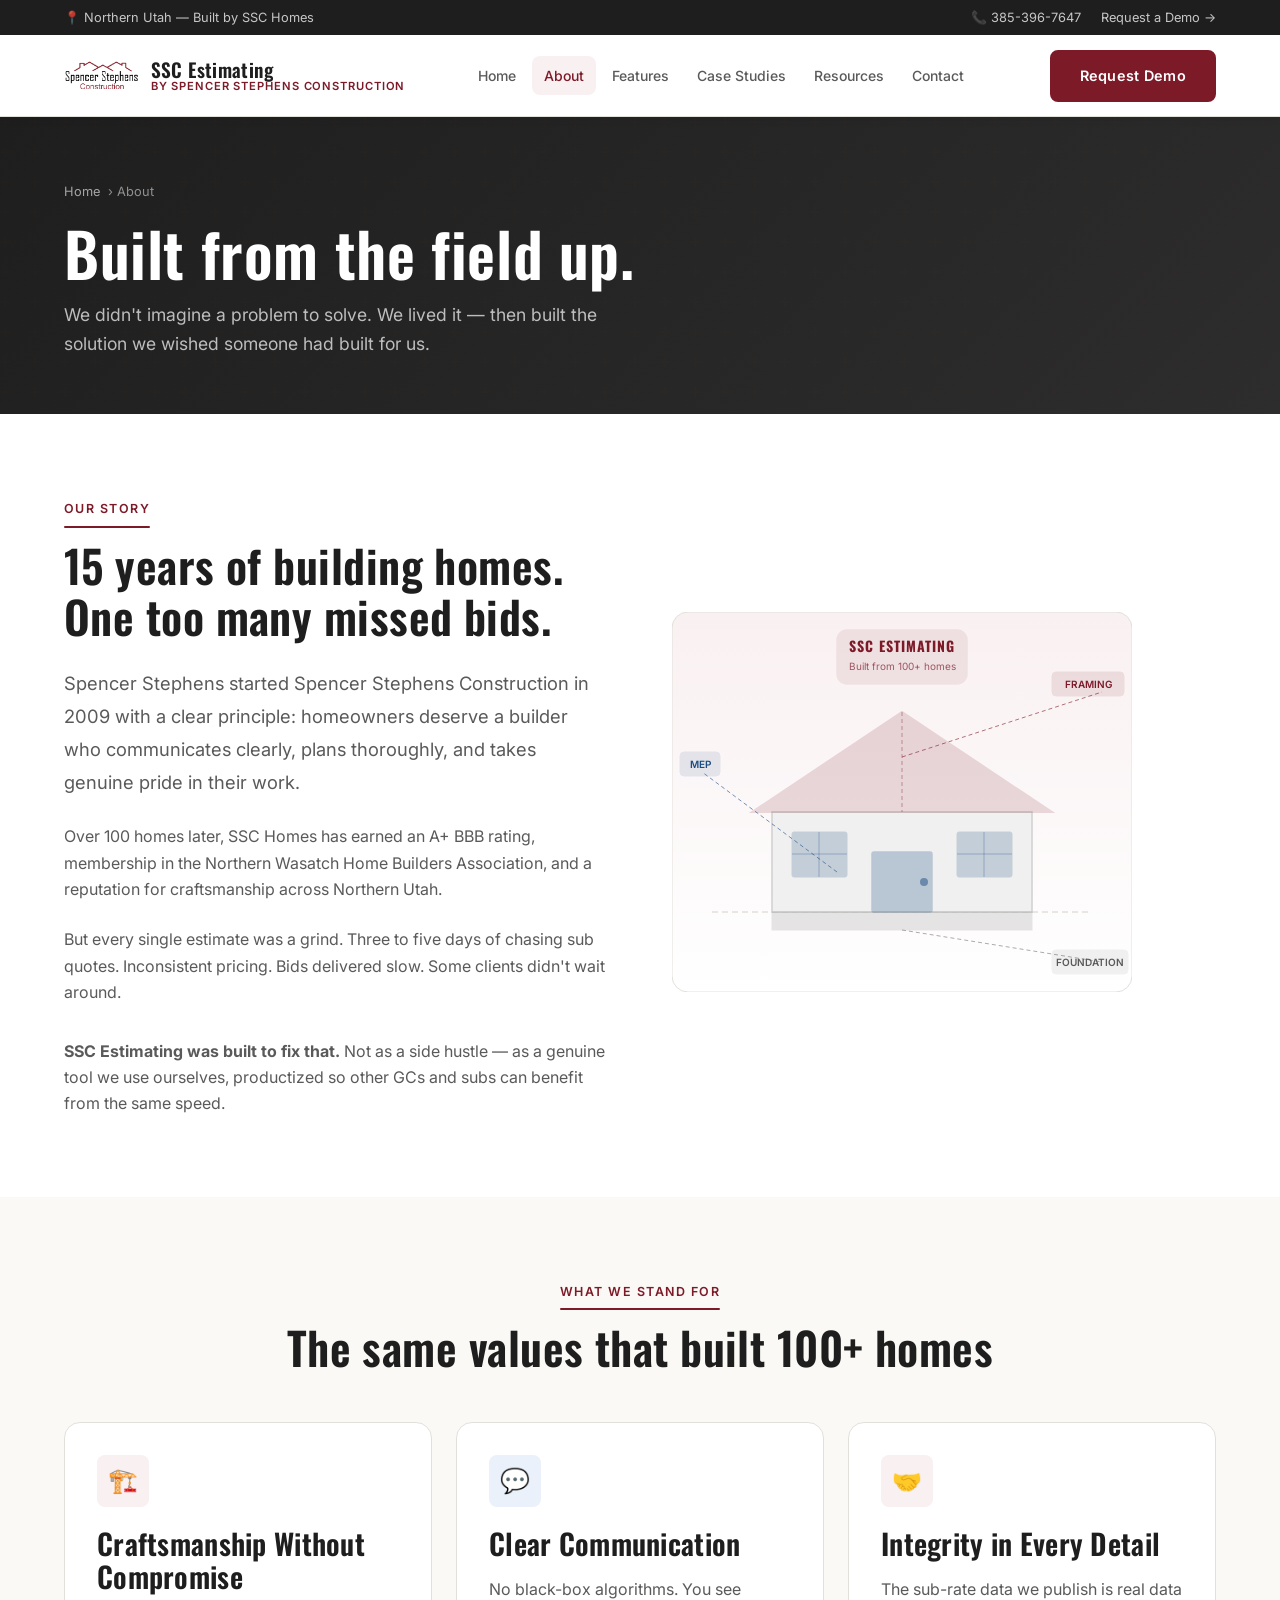
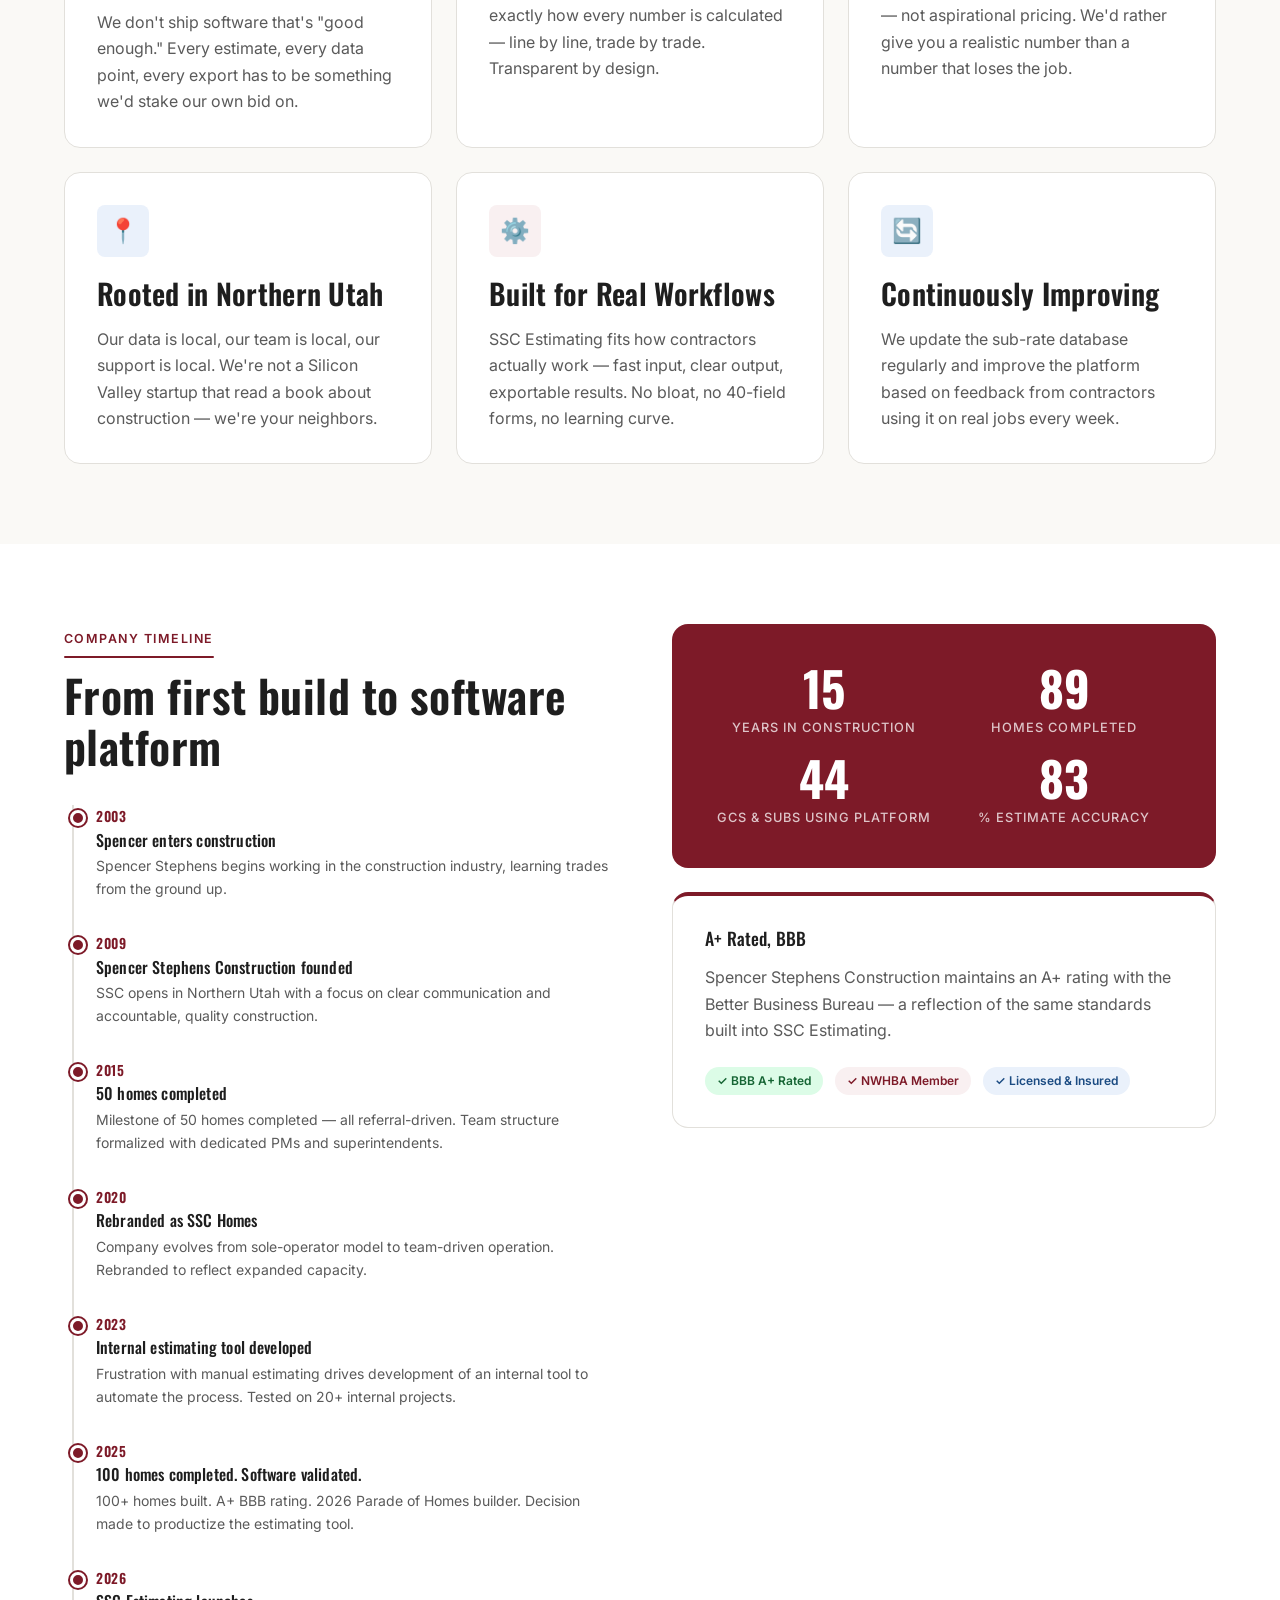
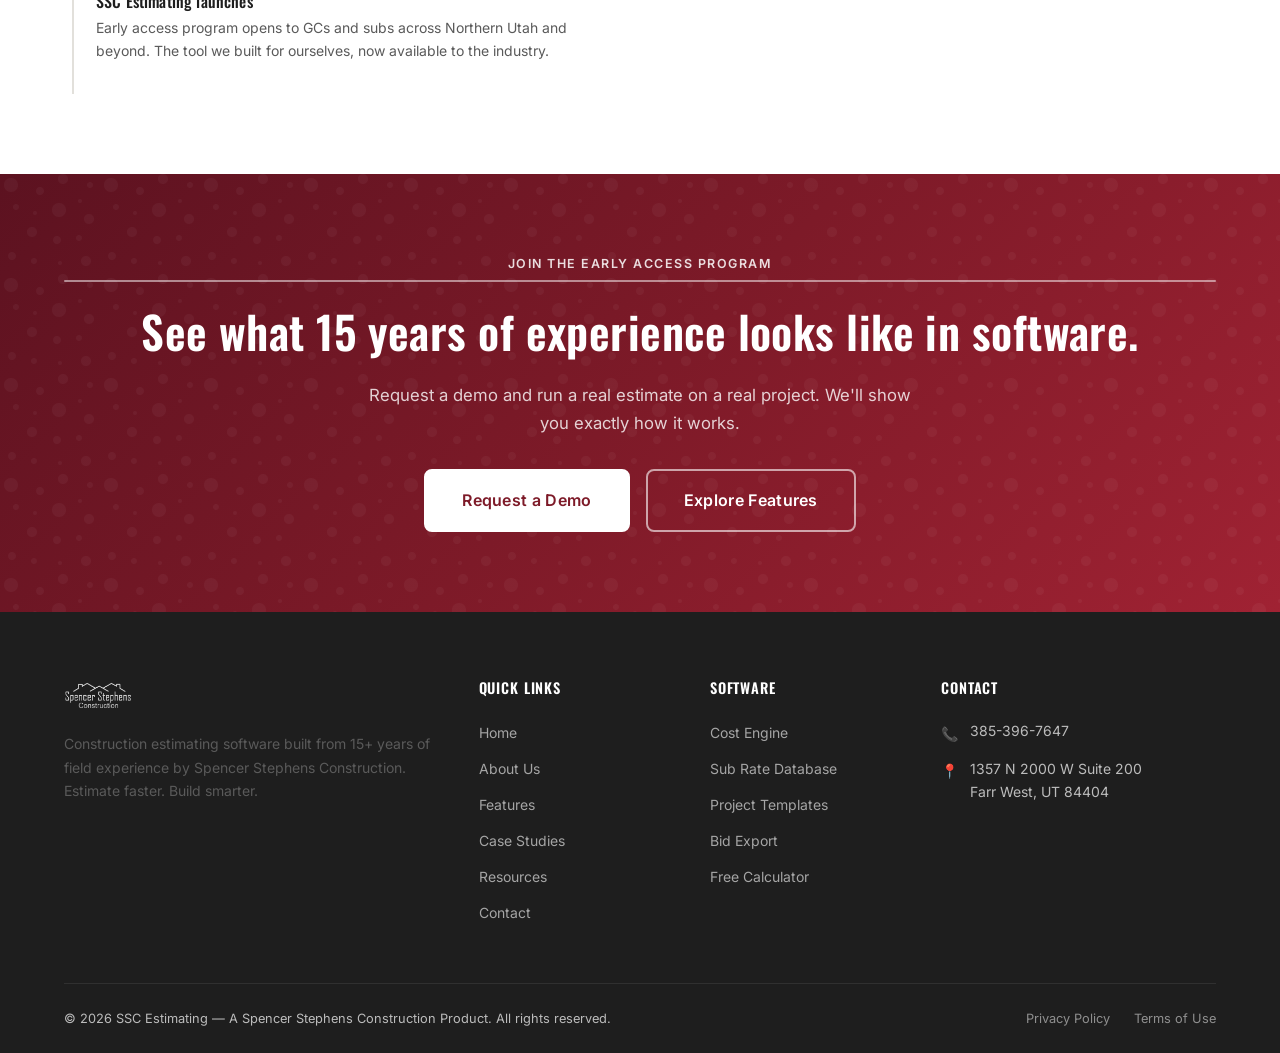
==== about.html @ 32ccb1f0 "Initial commit: SSC Estimating 6-page marketing site Built from SSC Homes brand (sschomesutah.com). " ====
<!DOCTYPE html>
<html lang="en">
<head>
  <meta charset="UTF-8" />
  <meta name="viewport" content="width=device-width, initial-scale=1.0" />
  <title>About SSC Estimating — Built by Contractors, for Contractors</title>
  <meta name="description" content="SSC Estimating was born out of 15+ years of residential construction experience by Spencer Stephens Construction in Northern Utah. Learn our story." />
  <meta property="og:title" content="About SSC Estimating" />
  <meta property="og:description" content="Built by active GCs with 15+ years of field experience in Northern Utah." />
  <meta property="og:type" content="website" />
  <link rel="canonical" href="https://sscestimating.com/about.html" />
  <link rel="stylesheet" href="css/style.css" />
</head>
<body>
  <a href="#main-content" class="skip-link">Skip to main content</a>

  <!-- Top Bar -->
  <div class="top-bar">
    <div class="container">
      <div class="top-bar-left">
        <span class="top-bar-item">📍 Northern Utah — Built by SSC Homes</span>
      </div>
      <div class="top-bar-right">
        <a href="tel:3853967647" class="top-bar-item">📞 385-396-7647</a>
        <a href="contact.html" class="top-bar-item">Request a Demo →</a>
      </div>
    </div>
  </div>

  <!-- Navigation -->
  <nav class="nav" role="navigation" aria-label="Main navigation">
    <div class="nav-inner">
      <a href="index.html" class="nav-logo" aria-label="SSC Estimating home">
        <img src="images/logo.webp" alt="SSC Estimating logo" />
        <div class="nav-logo-text">
          <span class="nav-logo-title">SSC Estimating</span>
          <span class="nav-logo-sub">by Spencer Stephens Construction</span>
        </div>
      </a>
      <div class="nav-links">
        <a href="index.html">Home</a>
        <a href="about.html" class="active">About</a>
        <a href="services.html">Features</a>
        <a href="gallery.html">Case Studies</a>
        <a href="resources.html">Resources</a>
        <a href="contact.html">Contact</a>
      </div>
      <a href="contact.html" class="btn btn-primary nav-cta">Request Demo</a>
      <button class="hamburger" aria-label="Open menu" aria-expanded="false" id="hamburger">
        <span></span><span></span><span></span>
      </button>
    </div>
  </nav>

  <div class="mobile-nav" id="mobileNav" role="dialog" aria-label="Mobile navigation">
    <button class="mobile-nav-close" id="mobileNavClose" aria-label="Close menu">✕</button>
    <a href="index.html">Home</a>
    <a href="about.html">About</a>
    <a href="services.html">Features</a>
    <a href="gallery.html">Case Studies</a>
    <a href="resources.html">Resources</a>
    <a href="contact.html">Contact</a>
    <a href="contact.html" class="btn btn-primary mt-3">Request Demo</a>
  </div>

  <main id="main-content">

    <!-- Page Header -->
    <div class="page-header">
      <div class="container">
        <div class="breadcrumb"><a href="index.html">Home</a> › About</div>
        <h1>Built from the field up.</h1>
        <p>We didn't imagine a problem to solve. We lived it — then built the solution we wished someone had built for us.</p>
      </div>
    </div>

    <!-- Story Section -->
    <section class="section">
      <div class="container">
        <div class="grid-2" style="align-items:center; gap:4rem;">
          <div class="reveal">
            <span class="section-label">Our Story</span>
            <h2 class="mb-3">15 years of building homes.<br />One too many missed bids.</h2>
            <p class="lead mb-3">Spencer Stephens started Spencer Stephens Construction in 2009 with a clear principle: homeowners deserve a builder who communicates clearly, plans thoroughly, and takes genuine pride in their work.</p>
            <p class="mb-3">Over 100 homes later, SSC Homes has earned an A+ BBB rating, membership in the Northern Wasatch Home Builders Association, and a reputation for craftsmanship across Northern Utah.</p>
            <p class="mb-4">But every single estimate was a grind. Three to five days of chasing sub quotes. Inconsistent pricing. Bids delivered slow. Some clients didn't wait around.</p>
            <p><strong>SSC Estimating was built to fix that.</strong> Not as a side hustle — as a genuine tool we use ourselves, productized so other GCs and subs can benefit from the same speed.</p>
          </div>
          <div class="reveal reveal-delay-2">
            <!-- SVG: Construction timeline / building cross-section -->
            <svg viewBox="0 0 460 380" xmlns="http://www.w3.org/2000/svg" style="width:100%;max-width:460px;">
              <defs>
                <linearGradient id="houseGrad" x1="0" y1="0" x2="0" y2="1">
                  <stop offset="0%" stop-color="#f9f0f1"/>
                  <stop offset="100%" stop-color="#ffffff"/>
                </linearGradient>
              </defs>

              <!-- Background -->
              <rect width="460" height="380" rx="16" fill="url(#houseGrad)" stroke="#e2e0db" stroke-width="1"/>

              <!-- Ground line -->
              <line x1="40" y1="300" x2="420" y2="300" stroke="#e2e0db" stroke-width="1.5" stroke-dasharray="6,4"/>

              <!-- House body -->
              <rect x="100" y="200" width="260" height="100" fill="#f0f0f0" stroke="#d0d0d0" stroke-width="1.5"/>

              <!-- Roof -->
              <polygon points="80,200 230,100 380,200" fill="#7D1A28" opacity="0.15" stroke="#7D1A28" stroke-width="2"/>

              <!-- Roof ridge detail -->
              <line x1="230" y1="100" x2="230" y2="200" stroke="#7D1A28" stroke-width="1" stroke-dasharray="4,3" opacity="0.4"/>

              <!-- Door -->
              <rect x="200" y="240" width="60" height="60" rx="2" fill="#1B4B82" opacity="0.25" stroke="#1B4B82" stroke-width="1.5"/>
              <circle cx="252" cy="270" r="4" fill="#1B4B82" opacity="0.5"/>

              <!-- Windows -->
              <rect x="120" y="220" width="55" height="45" rx="2" fill="#1B4B82" opacity="0.2" stroke="#1B4B82" stroke-width="1"/>
              <line x1="147" y1="220" x2="147" y2="265" stroke="#1B4B82" stroke-width="1" opacity="0.3"/>
              <line x1="120" y1="242" x2="175" y2="242" stroke="#1B4B82" stroke-width="1" opacity="0.3"/>

              <rect x="285" y="220" width="55" height="45" rx="2" fill="#1B4B82" opacity="0.2" stroke="#1B4B82" stroke-width="1"/>
              <line x1="312" y1="220" x2="312" y2="265" stroke="#1B4B82" stroke-width="1" opacity="0.3"/>
              <line x1="285" y1="242" x2="340" y2="242" stroke="#1B4B82" stroke-width="1" opacity="0.3"/>

              <!-- Annotation: Framing -->
              <line x1="230" y1="145" x2="430" y2="80" stroke="#7D1A28" stroke-width="1" stroke-dasharray="4,3" opacity="0.6"/>
              <rect x="380" y="60" width="72" height="24" rx="4" fill="#7D1A28" opacity="0.1" stroke="#7D1A28" stroke-width="1"/>
              <text x="416" y="76" font-family="Inter,sans-serif" font-size="10" font-weight="600" fill="#7D1A28" text-anchor="middle">FRAMING</text>

              <!-- Annotation: Foundation -->
              <rect x="100" y="300" width="260" height="18" fill="#5a5a5a" opacity="0.15" stroke="#5a5a5a" stroke-width="1"/>
              <line x1="230" y1="318" x2="430" y2="350" stroke="#5a5a5a" stroke-width="1" stroke-dasharray="4,3" opacity="0.5"/>
              <rect x="380" y="338" width="76" height="24" rx="4" fill="#5a5a5a" opacity="0.08" stroke="#5a5a5a" stroke-width="1"/>
              <text x="418" y="354" font-family="Inter,sans-serif" font-size="10" font-weight="600" fill="#5a5a5a" text-anchor="middle">FOUNDATION</text>

              <!-- Annotation: MEP -->
              <line x1="165" y1="260" x2="30" y2="160" stroke="#1B4B82" stroke-width="1" stroke-dasharray="4,3" opacity="0.6"/>
              <rect x="8" y="140" width="40" height="24" rx="4" fill="#1B4B82" opacity="0.1" stroke="#1B4B82" stroke-width="1"/>
              <text x="28" y="156" font-family="Inter,sans-serif" font-size="10" font-weight="600" fill="#1B4B82" text-anchor="middle">MEP</text>

              <!-- SSC badge -->
              <rect x="165" y="18" width="130" height="54" rx="10" fill="#7D1A28" opacity="0.08" stroke="#7D1A28" stroke-width="1.5"/>
              <text x="230" y="40" font-family="Oswald,sans-serif" font-size="14" font-weight="700" fill="#7D1A28" text-anchor="middle" letter-spacing="1">SSC ESTIMATING</text>
              <text x="230" y="58" font-family="Inter,sans-serif" font-size="10" fill="#7D1A28" text-anchor="middle" opacity="0.7">Built from 100+ homes</text>
            </svg>
          </div>
        </div>
      </div>
    </section>

    <!-- Values -->
    <section class="section section-cream">
      <div class="container">
        <div class="text-center mb-5 reveal">
          <span class="section-label">What We Stand For</span>
          <h2>The same values that built 100+ homes</h2>
        </div>
        <div class="grid-3" style="gap:1.5rem;">
          <div class="card reveal">
            <div class="feature-icon feature-icon-primary" aria-hidden="true">🏗️</div>
            <h3 class="mb-2">Craftsmanship Without Compromise</h3>
            <p>We don't ship software that's "good enough." Every estimate, every data point, every export has to be something we'd stake our own bid on.</p>
          </div>
          <div class="card reveal reveal-delay-1">
            <div class="feature-icon feature-icon-accent" aria-hidden="true">💬</div>
            <h3 class="mb-2">Clear Communication</h3>
            <p>No black-box algorithms. You see exactly how every number is calculated — line by line, trade by trade. Transparent by design.</p>
          </div>
          <div class="card reveal reveal-delay-2">
            <div class="feature-icon feature-icon-primary" aria-hidden="true">🤝</div>
            <h3 class="mb-2">Integrity in Every Detail</h3>
            <p>The sub-rate data we publish is real data — not aspirational pricing. We'd rather give you a realistic number than a number that loses the job.</p>
          </div>
          <div class="card reveal">
            <div class="feature-icon feature-icon-accent" aria-hidden="true">📍</div>
            <h3 class="mb-2">Rooted in Northern Utah</h3>
            <p>Our data is local, our team is local, our support is local. We're not a Silicon Valley startup that read a book about construction — we're your neighbors.</p>
          </div>
          <div class="card reveal reveal-delay-1">
            <div class="feature-icon feature-icon-primary" aria-hidden="true">⚙️</div>
            <h3 class="mb-2">Built for Real Workflows</h3>
            <p>SSC Estimating fits how contractors actually work — fast input, clear output, exportable results. No bloat, no 40-field forms, no learning curve.</p>
          </div>
          <div class="card reveal reveal-delay-2">
            <div class="feature-icon feature-icon-accent" aria-hidden="true">🔄</div>
            <h3 class="mb-2">Continuously Improving</h3>
            <p>We update the sub-rate database regularly and improve the platform based on feedback from contractors using it on real jobs every week.</p>
          </div>
        </div>
      </div>
    </section>

    <!-- Timeline -->
    <section class="section">
      <div class="container">
        <div class="grid-2" style="gap:4rem; align-items:flex-start;">
          <div class="reveal">
            <span class="section-label">Company Timeline</span>
            <h2 class="mb-4">From first build to software platform</h2>
            <div class="timeline">
              <div class="timeline-item">
                <div class="timeline-dot"></div>
                <div class="timeline-year">2003</div>
                <div class="timeline-content">
                  <h4>Spencer enters construction</h4>
                  <p>Spencer Stephens begins working in the construction industry, learning trades from the ground up.</p>
                </div>
              </div>
              <div class="timeline-item">
                <div class="timeline-dot"></div>
                <div class="timeline-year">2009</div>
                <div class="timeline-content">
                  <h4>Spencer Stephens Construction founded</h4>
                  <p>SSC opens in Northern Utah with a focus on clear communication and accountable, quality construction.</p>
                </div>
              </div>
              <div class="timeline-item">
                <div class="timeline-dot"></div>
                <div class="timeline-year">2015</div>
                <div class="timeline-content">
                  <h4>50 homes completed</h4>
                  <p>Milestone of 50 homes completed — all referral-driven. Team structure formalized with dedicated PMs and superintendents.</p>
                </div>
              </div>
              <div class="timeline-item">
                <div class="timeline-dot"></div>
                <div class="timeline-year">2020</div>
                <div class="timeline-content">
                  <h4>Rebranded as SSC Homes</h4>
                  <p>Company evolves from sole-operator model to team-driven operation. Rebranded to reflect expanded capacity.</p>
                </div>
              </div>
              <div class="timeline-item">
                <div class="timeline-dot"></div>
                <div class="timeline-year">2023</div>
                <div class="timeline-content">
                  <h4>Internal estimating tool developed</h4>
                  <p>Frustration with manual estimating drives development of an internal tool to automate the process. Tested on 20+ internal projects.</p>
                </div>
              </div>
              <div class="timeline-item">
                <div class="timeline-dot"></div>
                <div class="timeline-year">2025</div>
                <div class="timeline-content">
                  <h4>100 homes completed. Software validated.</h4>
                  <p>100+ homes built. A+ BBB rating. 2026 Parade of Homes builder. Decision made to productize the estimating tool.</p>
                </div>
              </div>
              <div class="timeline-item">
                <div class="timeline-dot"></div>
                <div class="timeline-year">2026</div>
                <div class="timeline-content">
                  <h4>SSC Estimating launches</h4>
                  <p>Early access program opens to GCs and subs across Northern Utah and beyond. The tool we built for ourselves, now available to the industry.</p>
                </div>
              </div>
            </div>
          </div>
          <div class="reveal reveal-delay-2">
            <div class="stats-strip" style="border-radius:var(--radius-lg);padding:2.5rem;">
              <div class="stats-grid" style="grid-template-columns:repeat(2,1fr);">
                <div class="stat-item">
                  <div class="stat-number" data-target="17">0</div>
                  <div class="stat-label">Years in Construction</div>
                </div>
                <div class="stat-item">
                  <div class="stat-number" data-target="100">0</div>
                  <div class="stat-label">Homes Completed</div>
                </div>
                <div class="stat-item">
                  <div class="stat-number" data-target="50">0</div>
                  <div class="stat-label">GCs &amp; Subs Using Platform</div>
                </div>
                <div class="stat-item">
                  <div class="stat-number" data-target="94">0</div>
                  <div class="stat-label">% Estimate Accuracy</div>
                </div>
              </div>
            </div>
            <div class="card card-accent mt-3">
              <h4 class="mb-2">A+ Rated, BBB</h4>
              <p class="mb-3">Spencer Stephens Construction maintains an A+ rating with the Better Business Bureau — a reflection of the same standards built into SSC Estimating.</p>
              <div style="display:flex; gap:0.75rem; flex-wrap:wrap;">
                <span class="badge badge-green">✓ BBB A+ Rated</span>
                <span class="badge badge-primary">✓ NWHBA Member</span>
                <span class="badge badge-accent">✓ Licensed &amp; Insured</span>
              </div>
            </div>
          </div>
        </div>
      </div>
    </section>

    <!-- CTA -->
    <section class="cta-section">
      <div class="container">
        <span class="section-label white mb-3" style="display:block;">Join the Early Access Program</span>
        <h2 class="mb-3">See what 15 years of experience looks like in software.</h2>
        <p>Request a demo and run a real estimate on a real project. We'll show you exactly how it works.</p>
        <div class="cta-actions">
          <a href="contact.html" class="btn btn-white btn-lg">Request a Demo</a>
          <a href="services.html" class="btn btn-outline-white btn-lg">Explore Features</a>
        </div>
      </div>
    </section>

  </main>

  <!-- Footer -->
  <footer>
    <div class="container">
      <div class="footer-grid">
        <div class="footer-logo">
          <img src="images/logo.webp" alt="SSC Estimating" />
          <p>Construction estimating software built from 15+ years of field experience by Spencer Stephens Construction. Estimate faster. Build smarter.</p>
        </div>
        <div class="footer-col">
          <h5>Quick Links</h5>
          <ul>
            <li><a href="index.html">Home</a></li>
            <li><a href="about.html">About Us</a></li>
            <li><a href="services.html">Features</a></li>
            <li><a href="gallery.html">Case Studies</a></li>
            <li><a href="resources.html">Resources</a></li>
            <li><a href="contact.html">Contact</a></li>
          </ul>
        </div>
        <div class="footer-col">
          <h5>Software</h5>
          <ul>
            <li><a href="services.html">Cost Engine</a></li>
            <li><a href="services.html">Sub Rate Database</a></li>
            <li><a href="services.html">Project Templates</a></li>
            <li><a href="services.html">Bid Export</a></li>
            <li><a href="resources.html">Free Calculator</a></li>
          </ul>
        </div>
        <div class="footer-col">
          <h5>Contact</h5>
          <div class="footer-contact-item">
            <span class="footer-contact-icon">📞</span>
            <a href="tel:3853967647">385-396-7647</a>
          </div>
          <div class="footer-contact-item">
            <span class="footer-contact-icon">📍</span>
            <span>1357 N 2000 W Suite 200<br />Farr West, UT 84404</span>
          </div>
        </div>
      </div>
      <div class="footer-bottom">
        <span>© 2026 SSC Estimating — A Spencer Stephens Construction Product. All rights reserved.</span>
        <div style="display:flex;gap:1.5rem;"><a href="#">Privacy Policy</a><a href="#">Terms of Use</a></div>
      </div>
    </div>
  </footer>
  <script src="js/main.js"></script>
</body>
</html>
---- css/style.css ----
/* ============================================================
   SSC ESTIMATING — Design System
   Brand: Spencer Stephens Construction spin-off
   Primary: #7D1A28 (crimson)  Accent: #1B4B82 (steel blue)
   ============================================================ */

@import url('https://fonts.googleapis.com/css2?family=Oswald:wght@400;500;600;700&family=Inter:wght@300;400;500;600&family=Source+Serif+4:ital,wght@0,300;0,400;1,300&display=swap');

/* ---- CSS Custom Properties ---- */
:root {
  --primary:       #7D1A28;
  --primary-dark:  #5C1220;
  --primary-light: #f9f0f1;
  --accent:        #1B4B82;
  --accent-dark:   #122D52;
  --accent-light:  #EAF1FB;
  --white:         #ffffff;
  --cream:         #faf9f6;
  --charcoal:      #1e1e1e;
  --mid:           #5a5a5a;
  --border:        #e2e0db;
  --shadow-sm:     0 2px 8px rgba(0,0,0,0.08);
  --shadow-md:     0 6px 24px rgba(0,0,0,0.12);
  --shadow-lg:     0 16px 48px rgba(0,0,0,0.16);
  --radius:        8px;
  --radius-lg:     16px;
  --transition:    0.3s ease;
}

/* ---- Reset & Base ---- */
*, *::before, *::after { box-sizing: border-box; margin: 0; padding: 0; }
html { scroll-behavior: smooth; font-size: 16px; }
body {
  font-family: 'Inter', sans-serif;
  color: var(--charcoal);
  background: var(--white);
  line-height: 1.65;
  -webkit-font-smoothing: antialiased;
}
img { max-width: 100%; height: auto; display: block; }
a { color: inherit; text-decoration: none; }
ul { list-style: none; }

/* ---- Typography ---- */
h1, h2, h3, h4 {
  font-family: 'Oswald', sans-serif;
  font-weight: 600;
  line-height: 1.15;
  letter-spacing: 0.01em;
}
h1 { font-size: clamp(2.4rem, 5vw, 3.8rem); }
h2 { font-size: clamp(1.8rem, 3.5vw, 2.8rem); }
h3 { font-size: clamp(1.3rem, 2.5vw, 1.8rem); }
h4 { font-size: 1.1rem; font-weight: 500; }
p { font-size: 1rem; color: var(--mid); }
.lead { font-size: 1.15rem; color: var(--mid); line-height: 1.8; }

.serif-italic {
  font-family: 'Source Serif 4', serif;
  font-style: italic;
  font-weight: 300;
}

/* ---- Section Labels ---- */
.section-label {
  font-family: 'Inter', sans-serif;
  font-size: 0.78rem;
  font-weight: 600;
  letter-spacing: 0.12em;
  text-transform: uppercase;
  color: var(--primary);
  display: inline-block;
  margin-bottom: 0.75rem;
  position: relative;
  padding-bottom: 0.5rem;
}
.section-label::after {
  content: '';
  position: absolute;
  bottom: 0;
  left: 0;
  width: 100%;
  height: 2px;
  background: var(--primary);
  border-radius: 2px;
}
.section-label.accent { color: var(--accent); }
.section-label.accent::after { background: var(--accent); }
.section-label.white { color: rgba(255,255,255,0.85); }
.section-label.white::after { background: rgba(255,255,255,0.5); }

/* ---- Buttons ---- */
.btn {
  display: inline-flex;
  align-items: center;
  gap: 0.5rem;
  padding: 0.75rem 1.75rem;
  border-radius: var(--radius);
  font-family: 'Inter', sans-serif;
  font-size: 0.9rem;
  font-weight: 600;
  letter-spacing: 0.02em;
  cursor: pointer;
  border: 2px solid transparent;
  transition: all var(--transition);
  white-space: nowrap;
}
.btn-primary {
  background: var(--primary);
  color: var(--white);
  border-color: var(--primary);
}
.btn-primary:hover { background: var(--primary-dark); border-color: var(--primary-dark); transform: translateY(-1px); box-shadow: var(--shadow-md); }
.btn-outline {
  background: transparent;
  color: var(--primary);
  border-color: var(--primary);
}
.btn-outline:hover { background: var(--primary); color: var(--white); }
.btn-accent {
  background: var(--accent);
  color: var(--white);
  border-color: var(--accent);
}
.btn-accent:hover { background: var(--accent-dark); border-color: var(--accent-dark); transform: translateY(-1px); box-shadow: var(--shadow-md); }
.btn-white {
  background: var(--white);
  color: var(--primary);
  border-color: var(--white);
}
.btn-white:hover { background: var(--cream); }
.btn-outline-white {
  background: transparent;
  color: var(--white);
  border-color: rgba(255,255,255,0.6);
}
.btn-outline-white:hover { background: rgba(255,255,255,0.15); border-color: var(--white); }
.btn-lg { padding: 1rem 2.25rem; font-size: 1rem; }

/* ---- Cards ---- */
.card {
  background: var(--white);
  border-radius: var(--radius-lg);
  border: 1px solid var(--border);
  padding: 2rem;
  transition: all var(--transition);
}
.card:hover { box-shadow: var(--shadow-md); transform: translateY(-2px); }
.card-accent { border-top: 4px solid var(--primary); }
.card-blue { border-top: 4px solid var(--accent); }

/* ---- Layout ---- */
.container { max-width: 1200px; margin: 0 auto; padding: 0 1.5rem; }
.section { padding: 5rem 0; }
.section-sm { padding: 3rem 0; }
.section-dark { background: var(--charcoal); color: var(--white); }
.section-dark p { color: rgba(255,255,255,0.7); }
.section-primary { background: var(--primary); color: var(--white); }
.section-primary p { color: rgba(255,255,255,0.8); }
.section-accent { background: var(--accent); color: var(--white); }
.section-cream { background: var(--cream); }
.section-light { background: var(--accent-light); }

.grid-2 { display: grid; grid-template-columns: repeat(2, 1fr); gap: 2rem; }
.grid-3 { display: grid; grid-template-columns: repeat(3, 1fr); gap: 2rem; }
.grid-4 { display: grid; grid-template-columns: repeat(4, 1fr); gap: 1.5rem; }
.flex-center { display: flex; align-items: center; justify-content: center; }
.flex-between { display: flex; align-items: center; justify-content: space-between; }
.text-center { text-align: center; }
.text-white { color: var(--white) !important; }

/* ---- Skip Link ---- */
.skip-link {
  position: absolute;
  top: -100px;
  left: 1rem;
  background: var(--primary);
  color: white;
  padding: 0.5rem 1rem;
  border-radius: var(--radius);
  z-index: 9999;
  font-size: 0.875rem;
}
.skip-link:focus { top: 1rem; }

/* ---- Top Bar ---- */
.top-bar {
  background: var(--charcoal);
  color: rgba(255,255,255,0.75);
  font-size: 0.8rem;
  padding: 0.45rem 0;
}
.top-bar .container { display: flex; align-items: center; justify-content: space-between; gap: 1rem; flex-wrap: wrap; }
.top-bar a { color: rgba(255,255,255,0.75); transition: color var(--transition); }
.top-bar a:hover { color: var(--white); }
.top-bar-left, .top-bar-right { display: flex; align-items: center; gap: 1.25rem; }
.top-bar-item { display: flex; align-items: center; gap: 0.4rem; }

/* ---- Navigation ---- */
.nav {
  background: var(--white);
  border-bottom: 1px solid var(--border);
  position: sticky;
  top: 0;
  z-index: 1000;
  box-shadow: var(--shadow-sm);
}
.nav-inner {
  display: flex;
  align-items: center;
  justify-content: space-between;
  padding: 0.9rem 1.5rem;
  max-width: 1200px;
  margin: 0 auto;
}
.nav-logo { display: flex; align-items: center; gap: 0.75rem; text-decoration: none; }
.nav-logo img { height: 44px; width: auto; }
.nav-logo-text { display: flex; flex-direction: column; line-height: 1.1; }
.nav-logo-title {
  font-family: 'Oswald', sans-serif;
  font-size: 1.2rem;
  font-weight: 600;
  color: var(--charcoal);
  letter-spacing: 0.02em;
}
.nav-logo-sub {
  font-size: 0.7rem;
  color: var(--primary);
  font-weight: 600;
  letter-spacing: 0.08em;
  text-transform: uppercase;
}
.nav-links { display: flex; align-items: center; gap: 0.25rem; }
.nav-links a {
  font-size: 0.875rem;
  font-weight: 500;
  color: var(--mid);
  padding: 0.5rem 0.75rem;
  border-radius: var(--radius);
  transition: all var(--transition);
}
.nav-links a:hover, .nav-links a.active { color: var(--primary); background: var(--primary-light); }
.nav-cta { margin-left: 0.75rem; }
.hamburger {
  display: none;
  flex-direction: column;
  gap: 5px;
  background: none;
  border: none;
  cursor: pointer;
  padding: 0.5rem;
}
.hamburger span {
  display: block;
  width: 24px;
  height: 2px;
  background: var(--charcoal);
  border-radius: 2px;
  transition: all var(--transition);
}

/* ---- Mobile Nav Overlay ---- */
.mobile-nav {
  display: none;
  position: fixed;
  inset: 0;
  background: var(--white);
  z-index: 999;
  flex-direction: column;
  padding: 5rem 2rem 2rem;
  overflow-y: auto;
}
.mobile-nav.open { display: flex; }
.mobile-nav a {
  font-family: 'Oswald', sans-serif;
  font-size: 1.5rem;
  font-weight: 500;
  color: var(--charcoal);
  padding: 0.75rem 0;
  border-bottom: 1px solid var(--border);
  transition: color var(--transition);
}
.mobile-nav a:hover { color: var(--primary); }
.mobile-nav-close {
  position: absolute;
  top: 1.25rem;
  right: 1.5rem;
  background: none;
  border: none;
  font-size: 1.75rem;
  cursor: pointer;
  color: var(--charcoal);
}

/* ---- Page Header ---- */
.page-header {
  background: linear-gradient(135deg, var(--charcoal) 0%, #2d2d2d 100%);
  color: var(--white);
  padding: 4rem 0 3.5rem;
  position: relative;
  overflow: hidden;
}
.page-header::before {
  content: '';
  position: absolute;
  inset: 0;
  background: url("data:image/svg+xml,%3Csvg width='60' height='60' viewBox='0 0 60 60' xmlns='http://www.w3.org/2000/svg'%3E%3Cg fill='none' fill-rule='evenodd'%3E%3Cg fill='%237D1A28' fill-opacity='0.08'%3E%3Cpath d='M36 34v-4h-2v4h-4v2h4v4h2v-4h4v-2h-4zm0-30V0h-2v4h-4v2h4v4h2V6h4V4h-4zM6 34v-4H4v4H0v2h4v4h2v-4h4v-2H6zM6 4V0H4v4H0v2h4v4h2V6h4V4H6z'/%3E%3C/g%3E%3C/g%3E%3C/svg%3E");
  opacity: 0.4;
}
.page-header .container { position: relative; }
.page-header h1 { color: var(--white); margin-bottom: 0.75rem; }
.page-header p { color: rgba(255,255,255,0.7); font-size: 1.1rem; max-width: 600px; }
.breadcrumb { display: flex; align-items: center; gap: 0.5rem; font-size: 0.8rem; color: rgba(255,255,255,0.5); margin-bottom: 1rem; }
.breadcrumb a { color: rgba(255,255,255,0.6); }
.breadcrumb a:hover { color: var(--white); }

/* ---- Stats Strip ---- */
.stats-strip { background: var(--primary); color: var(--white); padding: 2.5rem 0; }
.stats-grid { display: grid; grid-template-columns: repeat(4, 1fr); gap: 1rem; text-align: center; }
.stat-item {}
.stat-number {
  font-family: 'Oswald', sans-serif;
  font-size: clamp(2rem, 4vw, 3rem);
  font-weight: 700;
  color: var(--white);
  line-height: 1;
  margin-bottom: 0.3rem;
}
.stat-label { font-size: 0.8rem; color: rgba(255,255,255,0.75); text-transform: uppercase; letter-spacing: 0.08em; font-weight: 500; }

/* ---- Hero ---- */
.hero {
  background: linear-gradient(135deg, var(--charcoal) 0%, #2a2a2a 60%, var(--primary-dark) 100%);
  color: var(--white);
  padding: 5rem 0 4rem;
  overflow: hidden;
  position: relative;
}
.hero::before {
  content: '';
  position: absolute;
  inset: 0;
  background: url("data:image/svg+xml,%3Csvg width='80' height='80' viewBox='0 0 80 80' xmlns='http://www.w3.org/2000/svg'%3E%3Cg fill='%237D1A28' fill-opacity='0.06'%3E%3Cpath d='M0 0h80v80H0z'/%3E%3C/g%3E%3C/svg%3E");
}
.hero-inner {
  position: relative;
  display: grid;
  grid-template-columns: 1fr 1fr;
  gap: 4rem;
  align-items: center;
}
.hero-badge {
  display: inline-flex;
  align-items: center;
  gap: 0.5rem;
  background: rgba(255,255,255,0.08);
  border: 1px solid rgba(255,255,255,0.15);
  border-radius: 999px;
  padding: 0.35rem 1rem;
  font-size: 0.78rem;
  font-weight: 600;
  letter-spacing: 0.06em;
  text-transform: uppercase;
  color: rgba(255,255,255,0.8);
  margin-bottom: 1.5rem;
}
.hero-badge-dot { width: 6px; height: 6px; background: #4ade80; border-radius: 50%; }
.hero h1 { color: var(--white); margin-bottom: 1.25rem; }
.hero h1 span { color: var(--primary); display: block; }
.hero .lead { color: rgba(255,255,255,0.75); margin-bottom: 2rem; }
.hero-actions { display: flex; gap: 1rem; flex-wrap: wrap; margin-bottom: 2.5rem; }
.hero-trust { display: flex; align-items: center; gap: 1.5rem; flex-wrap: wrap; }
.trust-item { display: flex; align-items: center; gap: 0.4rem; font-size: 0.8rem; color: rgba(255,255,255,0.6); }
.trust-icon { color: #4ade80; font-size: 0.9rem; }

/* ---- Feature Cards ---- */
.feature-icon {
  width: 52px;
  height: 52px;
  border-radius: var(--radius);
  display: flex;
  align-items: center;
  justify-content: center;
  margin-bottom: 1.25rem;
  font-size: 1.5rem;
}
.feature-icon-primary { background: var(--primary-light); color: var(--primary); }
.feature-icon-accent { background: var(--accent-light); color: var(--accent); }

/* ---- Process Steps ---- */
.process-steps { display: grid; grid-template-columns: repeat(4, 1fr); gap: 0; position: relative; }
.process-steps::before {
  content: '';
  position: absolute;
  top: 2rem;
  left: 12.5%;
  right: 12.5%;
  height: 2px;
  background: var(--border);
  z-index: 0;
}
.process-step { text-align: center; padding: 0 1rem; position: relative; z-index: 1; }
.step-number {
  width: 4rem;
  height: 4rem;
  border-radius: 50%;
  background: var(--primary);
  color: var(--white);
  font-family: 'Oswald', sans-serif;
  font-size: 1.3rem;
  font-weight: 700;
  display: flex;
  align-items: center;
  justify-content: center;
  margin: 0 auto 1.25rem;
  border: 4px solid var(--white);
  box-shadow: 0 0 0 2px var(--primary);
}
.process-step h4 { font-size: 1rem; margin-bottom: 0.5rem; color: var(--charcoal); }
.process-step p { font-size: 0.875rem; }

/* ---- CTA Section ---- */
.cta-section {
  background: linear-gradient(135deg, var(--primary-dark) 0%, var(--primary) 50%, #a02233 100%);
  padding: 5rem 0;
  text-align: center;
  position: relative;
  overflow: hidden;
}
.cta-section::before {
  content: '';
  position: absolute;
  inset: 0;
  background: url("data:image/svg+xml,%3Csvg width='100' height='100' viewBox='0 0 100 100' xmlns='http://www.w3.org/2000/svg'%3E%3Cpath d='M11 18c3.866 0 7-3.134 7-7s-3.134-7-7-7-7 3.134-7 7 3.134 7 7 7zm48 25c3.866 0 7-3.134 7-7s-3.134-7-7-7-7 3.134-7 7 3.134 7 7 7zm-43-7c1.657 0 3-1.343 3-3s-1.343-3-3-3-3 1.343-3 3 1.343 3 3 3zm63 31c1.657 0 3-1.343 3-3s-1.343-3-3-3-3 1.343-3 3 1.343 3 3 3zM34 90c1.657 0 3-1.343 3-3s-1.343-3-3-3-3 1.343-3 3 1.343 3 3 3zm56-76c1.657 0 3-1.343 3-3s-1.343-3-3-3-3 1.343-3 3 1.343 3 3 3zM12 86c2.21 0 4-1.79 4-4s-1.79-4-4-4-4 1.79-4 4 1.79 4 4 4zm28-65c2.21 0 4-1.79 4-4s-1.79-4-4-4-4 1.79-4 4 1.79 4 4 4zm23-11c2.76 0 5-2.24 5-5s-2.24-5-5-5-5 2.24-5 5 2.24 5 5 5zm-6 60c2.21 0 4-1.79 4-4s-1.79-4-4-4-4 1.79-4 4 1.79 4 4 4zm29 22c2.76 0 5-2.24 5-5s-2.24-5-5-5-5 2.24-5 5 2.24 5 5 5zM32 63c2.76 0 5-2.24 5-5s-2.24-5-5-5-5 2.24-5 5 2.24 5 5 5zm57-13c2.76 0 5-2.24 5-5s-2.24-5-5-5-5 2.24-5 5 2.24 5 5 5zm-9-21c1.105 0 2-.895 2-2s-.895-2-2-2-2 .895-2 2 .895 2 2 2zM60 91c1.105 0 2-.895 2-2s-.895-2-2-2-2 .895-2 2 .895 2 2 2zM35 41c1.105 0 2-.895 2-2s-.895-2-2-2-2 .895-2 2 .895 2 2 2z' fill='%23ffffff' fill-opacity='0.04' fill-rule='evenodd'/%3E%3C/svg%3E");
}
.cta-section h2 { color: var(--white); position: relative; }
.cta-section p { color: rgba(255,255,255,0.8); margin: 1rem auto 2rem; max-width: 560px; font-size: 1.05rem; position: relative; }
.cta-actions { display: flex; gap: 1rem; justify-content: center; flex-wrap: wrap; position: relative; }

/* ---- Footer ---- */
footer {
  background: var(--charcoal);
  color: rgba(255,255,255,0.7);
  padding: 4rem 0 0;
}
.footer-grid { display: grid; grid-template-columns: 2fr 1fr 1fr 1.5fr; gap: 3rem; margin-bottom: 3rem; }
.footer-logo img { height: 40px; margin-bottom: 1rem; filter: brightness(0) invert(1); opacity: 0.8; }
.footer-logo p { font-size: 0.875rem; line-height: 1.7; }
.footer-col h5 {
  font-family: 'Oswald', sans-serif;
  font-size: 0.9rem;
  font-weight: 600;
  letter-spacing: 0.06em;
  text-transform: uppercase;
  color: var(--white);
  margin-bottom: 1.25rem;
}
.footer-col ul li { margin-bottom: 0.6rem; }
.footer-col ul a { font-size: 0.875rem; color: rgba(255,255,255,0.6); transition: color var(--transition); }
.footer-col ul a:hover { color: var(--white); }
.footer-contact-item { display: flex; gap: 0.75rem; margin-bottom: 0.75rem; font-size: 0.875rem; align-items: flex-start; }
.footer-contact-icon { color: var(--primary); flex-shrink: 0; margin-top: 0.15rem; }
.footer-bottom {
  border-top: 1px solid rgba(255,255,255,0.08);
  padding: 1.5rem 0;
  display: flex;
  align-items: center;
  justify-content: space-between;
  flex-wrap: wrap;
  gap: 1rem;
  font-size: 0.8rem;
}
.footer-bottom a { color: rgba(255,255,255,0.5); }
.footer-bottom a:hover { color: var(--white); }

/* ---- Form Styles ---- */
.form-group { margin-bottom: 1.25rem; }
.form-group label {
  display: block;
  font-size: 0.875rem;
  font-weight: 500;
  color: var(--charcoal);
  margin-bottom: 0.4rem;
}
.form-group input,
.form-group select,
.form-group textarea {
  width: 100%;
  padding: 0.75rem 1rem;
  border: 1.5px solid var(--border);
  border-radius: var(--radius);
  font-family: 'Inter', sans-serif;
  font-size: 0.9rem;
  color: var(--charcoal);
  background: var(--white);
  transition: border-color var(--transition), box-shadow var(--transition);
  outline: none;
}
.form-group input:focus,
.form-group select:focus,
.form-group textarea:focus {
  border-color: var(--primary);
  box-shadow: 0 0 0 3px rgba(125,26,40,0.1);
}
.form-group textarea { resize: vertical; min-height: 120px; }
.form-row { display: grid; grid-template-columns: 1fr 1fr; gap: 1rem; }

/* ---- Calculator ---- */
.calculator-card {
  background: var(--white);
  border-radius: var(--radius-lg);
  border: 1px solid var(--border);
  overflow: hidden;
  box-shadow: var(--shadow-md);
}
.calculator-header {
  background: var(--primary);
  color: var(--white);
  padding: 1.5rem 2rem;
}
.calculator-header h3 { color: var(--white); }
.calculator-body { padding: 2rem; }
.calc-result {
  background: var(--accent-light);
  border: 2px solid var(--accent);
  border-radius: var(--radius);
  padding: 1.5rem;
  text-align: center;
  margin-top: 1.5rem;
}
.calc-result-number {
  font-family: 'Oswald', sans-serif;
  font-size: 2.5rem;
  font-weight: 700;
  color: var(--accent);
  line-height: 1;
  margin-bottom: 0.25rem;
}
.calc-result-label { font-size: 0.85rem; color: var(--mid); }

/* ---- Glossary ---- */
.glossary-grid { display: grid; grid-template-columns: repeat(2, 1fr); gap: 1rem; }
.glossary-item {
  background: var(--white);
  border: 1px solid var(--border);
  border-left: 4px solid var(--primary);
  border-radius: var(--radius);
  padding: 1.25rem 1.5rem;
}
.glossary-term {
  font-family: 'Oswald', sans-serif;
  font-size: 1.05rem;
  font-weight: 600;
  color: var(--primary);
  margin-bottom: 0.35rem;
}
.glossary-def { font-size: 0.875rem; color: var(--mid); }

/* ---- Gallery ---- */
.filter-bar { display: flex; gap: 0.5rem; flex-wrap: wrap; margin-bottom: 2rem; }
.filter-btn {
  padding: 0.5rem 1.25rem;
  border-radius: 999px;
  border: 1.5px solid var(--border);
  font-size: 0.875rem;
  font-weight: 500;
  cursor: pointer;
  background: var(--white);
  color: var(--mid);
  transition: all var(--transition);
}
.filter-btn:hover, .filter-btn.active {
  background: var(--primary);
  border-color: var(--primary);
  color: var(--white);
}
.gallery-grid { display: grid; grid-template-columns: repeat(3, 1fr); gap: 1.5rem; }
.gallery-item {
  border-radius: var(--radius-lg);
  overflow: hidden;
  position: relative;
  cursor: pointer;
  background: var(--accent-light);
  aspect-ratio: 4/3;
}
.gallery-item img { width: 100%; height: 100%; object-fit: cover; transition: transform 0.4s ease; }
.gallery-item:hover img { transform: scale(1.05); }
.gallery-overlay {
  position: absolute;
  inset: 0;
  background: linear-gradient(to top, rgba(0,0,0,0.7) 0%, transparent 50%);
  opacity: 0;
  transition: opacity var(--transition);
  display: flex;
  align-items: flex-end;
  padding: 1.5rem;
}
.gallery-item:hover .gallery-overlay { opacity: 1; }
.gallery-caption { color: var(--white); }
.gallery-caption h4 { font-size: 1rem; color: white; margin-bottom: 0.2rem; }
.gallery-caption p { font-size: 0.8rem; color: rgba(255,255,255,0.75); }
.gallery-placeholder {
  width: 100%;
  height: 100%;
  display: flex;
  flex-direction: column;
  align-items: center;
  justify-content: center;
  gap: 0.75rem;
  color: var(--accent);
  font-size: 0.875rem;
  font-weight: 500;
}
.gallery-placeholder-icon { font-size: 2.5rem; opacity: 0.4; }

/* ---- Testimonials ---- */
.testimonial-card {
  background: var(--white);
  border-radius: var(--radius-lg);
  border: 1px solid var(--border);
  padding: 2rem;
}
.testimonial-stars { color: #f59e0b; font-size: 1.1rem; margin-bottom: 1rem; }
.testimonial-text {
  font-family: 'Source Serif 4', serif;
  font-style: italic;
  font-size: 1.05rem;
  color: var(--charcoal);
  line-height: 1.7;
  margin-bottom: 1.5rem;
}
.testimonial-author { display: flex; align-items: center; gap: 0.75rem; }
.testimonial-avatar {
  width: 44px;
  height: 44px;
  border-radius: 50%;
  background: var(--primary);
  color: var(--white);
  display: flex;
  align-items: center;
  justify-content: center;
  font-family: 'Oswald', sans-serif;
  font-size: 1.1rem;
  font-weight: 600;
  flex-shrink: 0;
}
.testimonial-name { font-weight: 600; font-size: 0.9rem; color: var(--charcoal); }
.testimonial-title { font-size: 0.78rem; color: var(--mid); }

/* ---- Timeline ---- */
.timeline { position: relative; padding-left: 2rem; }
.timeline::before {
  content: '';
  position: absolute;
  left: 0.5rem;
  top: 0;
  bottom: 0;
  width: 2px;
  background: var(--border);
}
.timeline-item { position: relative; padding-bottom: 2rem; }
.timeline-dot {
  position: absolute;
  left: -1.6rem;
  top: 0.3rem;
  width: 1rem;
  height: 1rem;
  border-radius: 50%;
  background: var(--primary);
  border: 3px solid var(--white);
  box-shadow: 0 0 0 2px var(--primary);
}
.timeline-year {
  font-family: 'Oswald', sans-serif;
  font-size: 0.85rem;
  font-weight: 600;
  color: var(--primary);
  text-transform: uppercase;
  letter-spacing: 0.05em;
  margin-bottom: 0.2rem;
}
.timeline-content h4 { font-size: 1rem; margin-bottom: 0.3rem; }
.timeline-content p { font-size: 0.875rem; }

/* ---- Pricing Cards ---- */
.pricing-card {
  background: var(--white);
  border-radius: var(--radius-lg);
  border: 2px solid var(--border);
  padding: 2.5rem;
  text-align: center;
  transition: all var(--transition);
  position: relative;
}
.pricing-card.featured {
  border-color: var(--primary);
  transform: scale(1.03);
  box-shadow: var(--shadow-lg);
}
.pricing-badge {
  position: absolute;
  top: -0.75rem;
  left: 50%;
  transform: translateX(-50%);
  background: var(--primary);
  color: white;
  font-size: 0.75rem;
  font-weight: 600;
  letter-spacing: 0.06em;
  text-transform: uppercase;
  padding: 0.25rem 1rem;
  border-radius: 999px;
}
.pricing-price {
  font-family: 'Oswald', sans-serif;
  font-size: 3rem;
  font-weight: 700;
  color: var(--charcoal);
  line-height: 1;
  margin: 1rem 0 0.25rem;
}
.pricing-price sup { font-size: 1.5rem; vertical-align: super; }
.pricing-price sub { font-size: 1rem; color: var(--mid); }
.pricing-features { list-style: none; margin: 1.5rem 0 2rem; text-align: left; }
.pricing-features li {
  display: flex;
  align-items: center;
  gap: 0.6rem;
  padding: 0.5rem 0;
  border-bottom: 1px solid var(--border);
  font-size: 0.875rem;
}
.pricing-features li:last-child { border-bottom: none; }
.check { color: #22c55e; font-weight: 700; }
.cross { color: #ef4444; }

/* ---- Scroll Reveal Animation ---- */
.reveal {
  opacity: 0;
  transform: translateY(24px);
  transition: opacity 0.6s ease, transform 0.6s ease;
}
.reveal.visible {
  opacity: 1;
  transform: translateY(0);
}
.reveal-delay-1 { transition-delay: 0.1s; }
.reveal-delay-2 { transition-delay: 0.2s; }
.reveal-delay-3 { transition-delay: 0.3s; }
.reveal-delay-4 { transition-delay: 0.4s; }

/* ---- Utility ---- */
.mb-1 { margin-bottom: 0.5rem; }
.mb-2 { margin-bottom: 1rem; }
.mb-3 { margin-bottom: 1.5rem; }
.mb-4 { margin-bottom: 2rem; }
.mb-5 { margin-bottom: 3rem; }
.mt-2 { margin-top: 1rem; }
.mt-3 { margin-top: 1.5rem; }
.gap-sm { gap: 0.75rem; }
.max-600 { max-width: 600px; }
.max-800 { max-width: 800px; }
.mx-auto { margin-left: auto; margin-right: auto; }
.badge {
  display: inline-flex;
  align-items: center;
  gap: 0.3rem;
  padding: 0.25rem 0.75rem;
  border-radius: 999px;
  font-size: 0.75rem;
  font-weight: 600;
}
.badge-primary { background: var(--primary-light); color: var(--primary); }
.badge-accent { background: var(--accent-light); color: var(--accent); }
.badge-green { background: #dcfce7; color: #166534; }
.divider { height: 1px; background: var(--border); margin: 2rem 0; }

/* ---- Lightbox ---- */
.lightbox {
  display: none;
  position: fixed;
  inset: 0;
  background: rgba(0,0,0,0.92);
  z-index: 9999;
  align-items: center;
  justify-content: center;
}
.lightbox.open { display: flex; }
.lightbox-content { position: relative; max-width: 90vw; max-height: 90vh; }
.lightbox-content img { max-width: 90vw; max-height: 80vh; object-fit: contain; border-radius: var(--radius); }
.lightbox-close {
  position: absolute;
  top: -2.5rem;
  right: 0;
  background: none;
  border: none;
  color: white;
  font-size: 2rem;
  cursor: pointer;
}
.lightbox-nav {
  position: absolute;
  top: 50%;
  transform: translateY(-50%);
  background: rgba(255,255,255,0.1);
  border: none;
  color: white;
  font-size: 2rem;
  cursor: pointer;
  padding: 0.5rem 0.75rem;
  border-radius: var(--radius);
  transition: background var(--transition);
}
.lightbox-nav:hover { background: rgba(255,255,255,0.2); }
.lightbox-prev { left: -4rem; }
.lightbox-next { right: -4rem; }

/* ---- Responsive ---- */
@media (max-width: 1024px) {
  .grid-4 { grid-template-columns: repeat(2, 1fr); }
  .stats-grid { grid-template-columns: repeat(2, 1fr); }
  .footer-grid { grid-template-columns: 1fr 1fr; gap: 2rem; }
  .process-steps { grid-template-columns: repeat(2, 1fr); }
  .process-steps::before { display: none; }
}

@media (max-width: 768px) {
  .nav-links, .nav-cta { display: none; }
  .hamburger { display: flex; }
  .hero-inner { grid-template-columns: 1fr; gap: 2.5rem; }
  .hero-illustration { order: -1; }
  .grid-2, .grid-3 { grid-template-columns: 1fr; }
  .gallery-grid { grid-template-columns: repeat(2, 1fr); }
  .glossary-grid { grid-template-columns: 1fr; }
  .form-row { grid-template-columns: 1fr; }
  .top-bar-left { display: none; }
  .section { padding: 3.5rem 0; }
  .pricing-card.featured { transform: none; }
  .footer-grid { grid-template-columns: 1fr; gap: 2rem; }
  .footer-bottom { flex-direction: column; text-align: center; }
  h1 { font-size: 2.2rem; }
}

@media (max-width: 480px) {
  .gallery-grid { grid-template-columns: 1fr; }
  .hero-actions { flex-direction: column; }
  .hero-actions .btn { text-align: center; justify-content: center; }
  .cta-actions { flex-direction: column; align-items: center; }
  .stats-grid { grid-template-columns: repeat(2, 1fr); }
  .process-steps { grid-template-columns: 1fr; }
  .lightbox-prev { left: 0.5rem; }
  .lightbox-next { right: 0.5rem; }
}
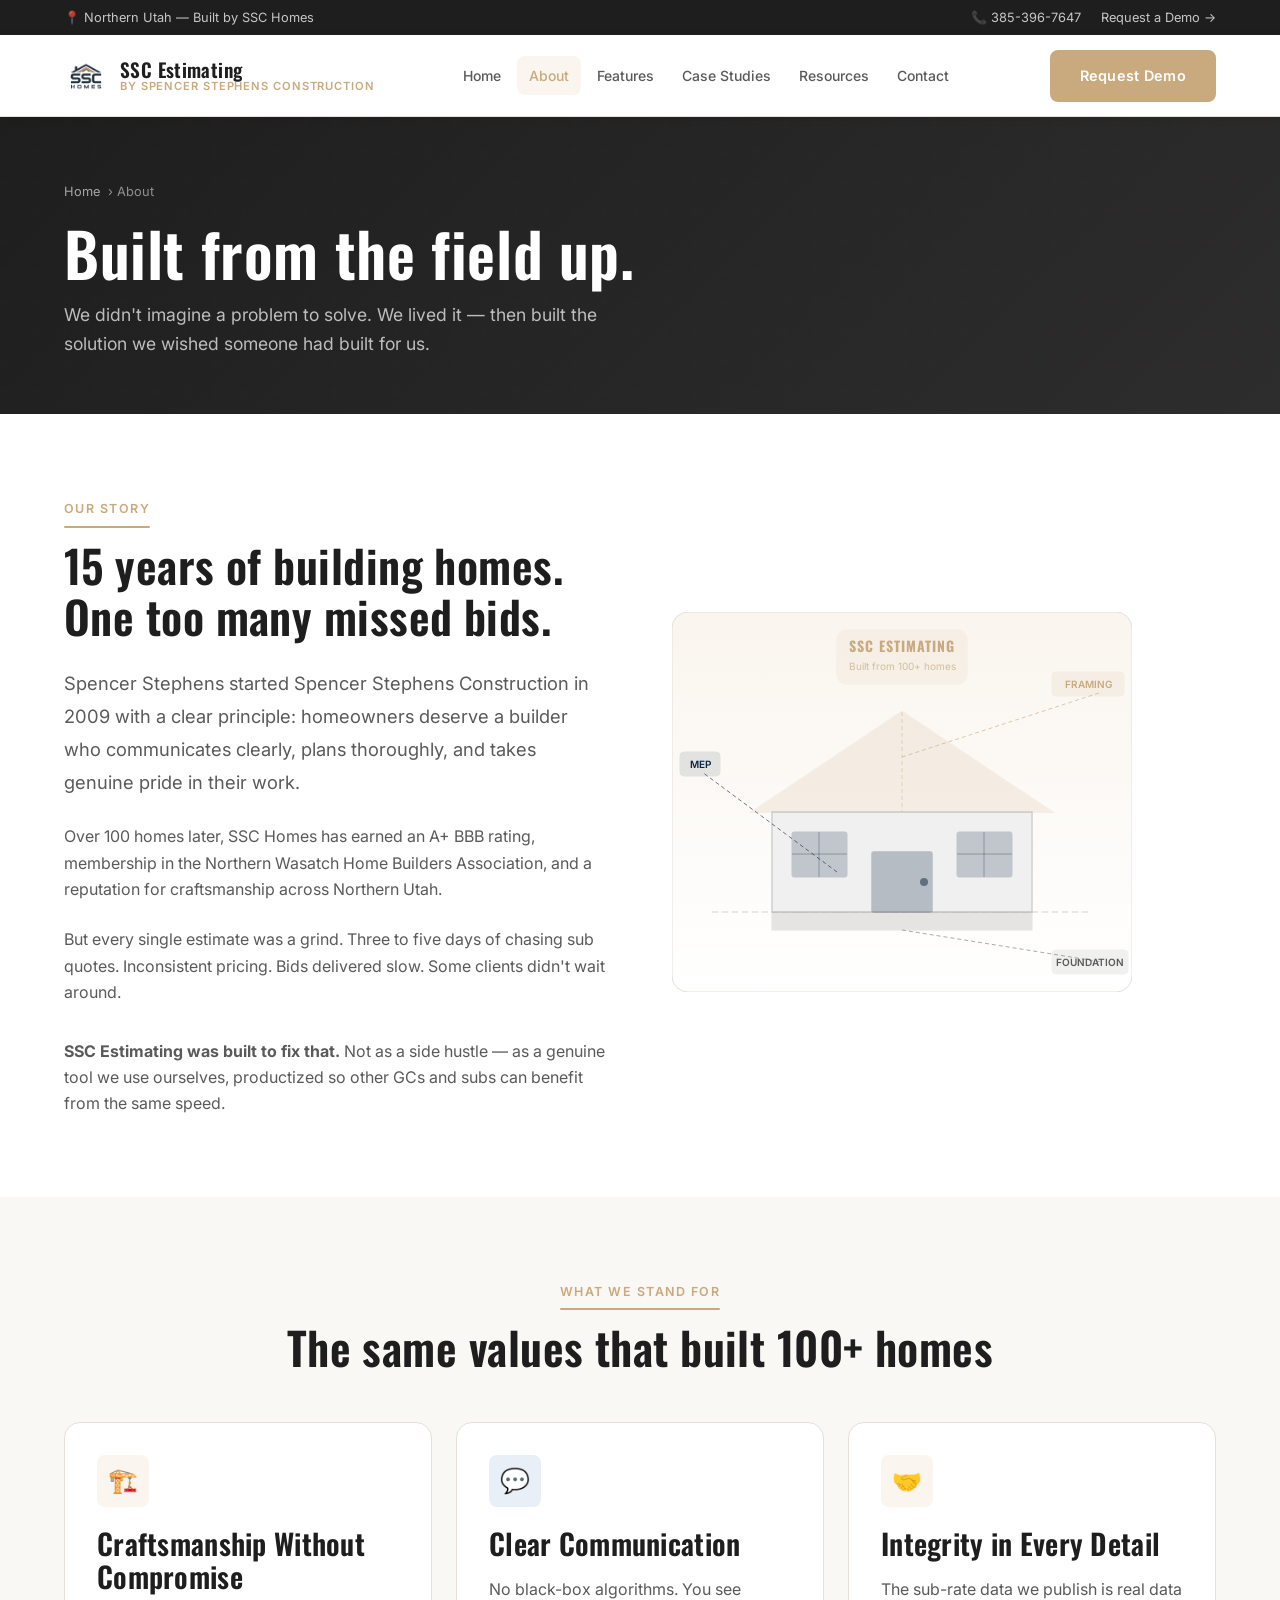
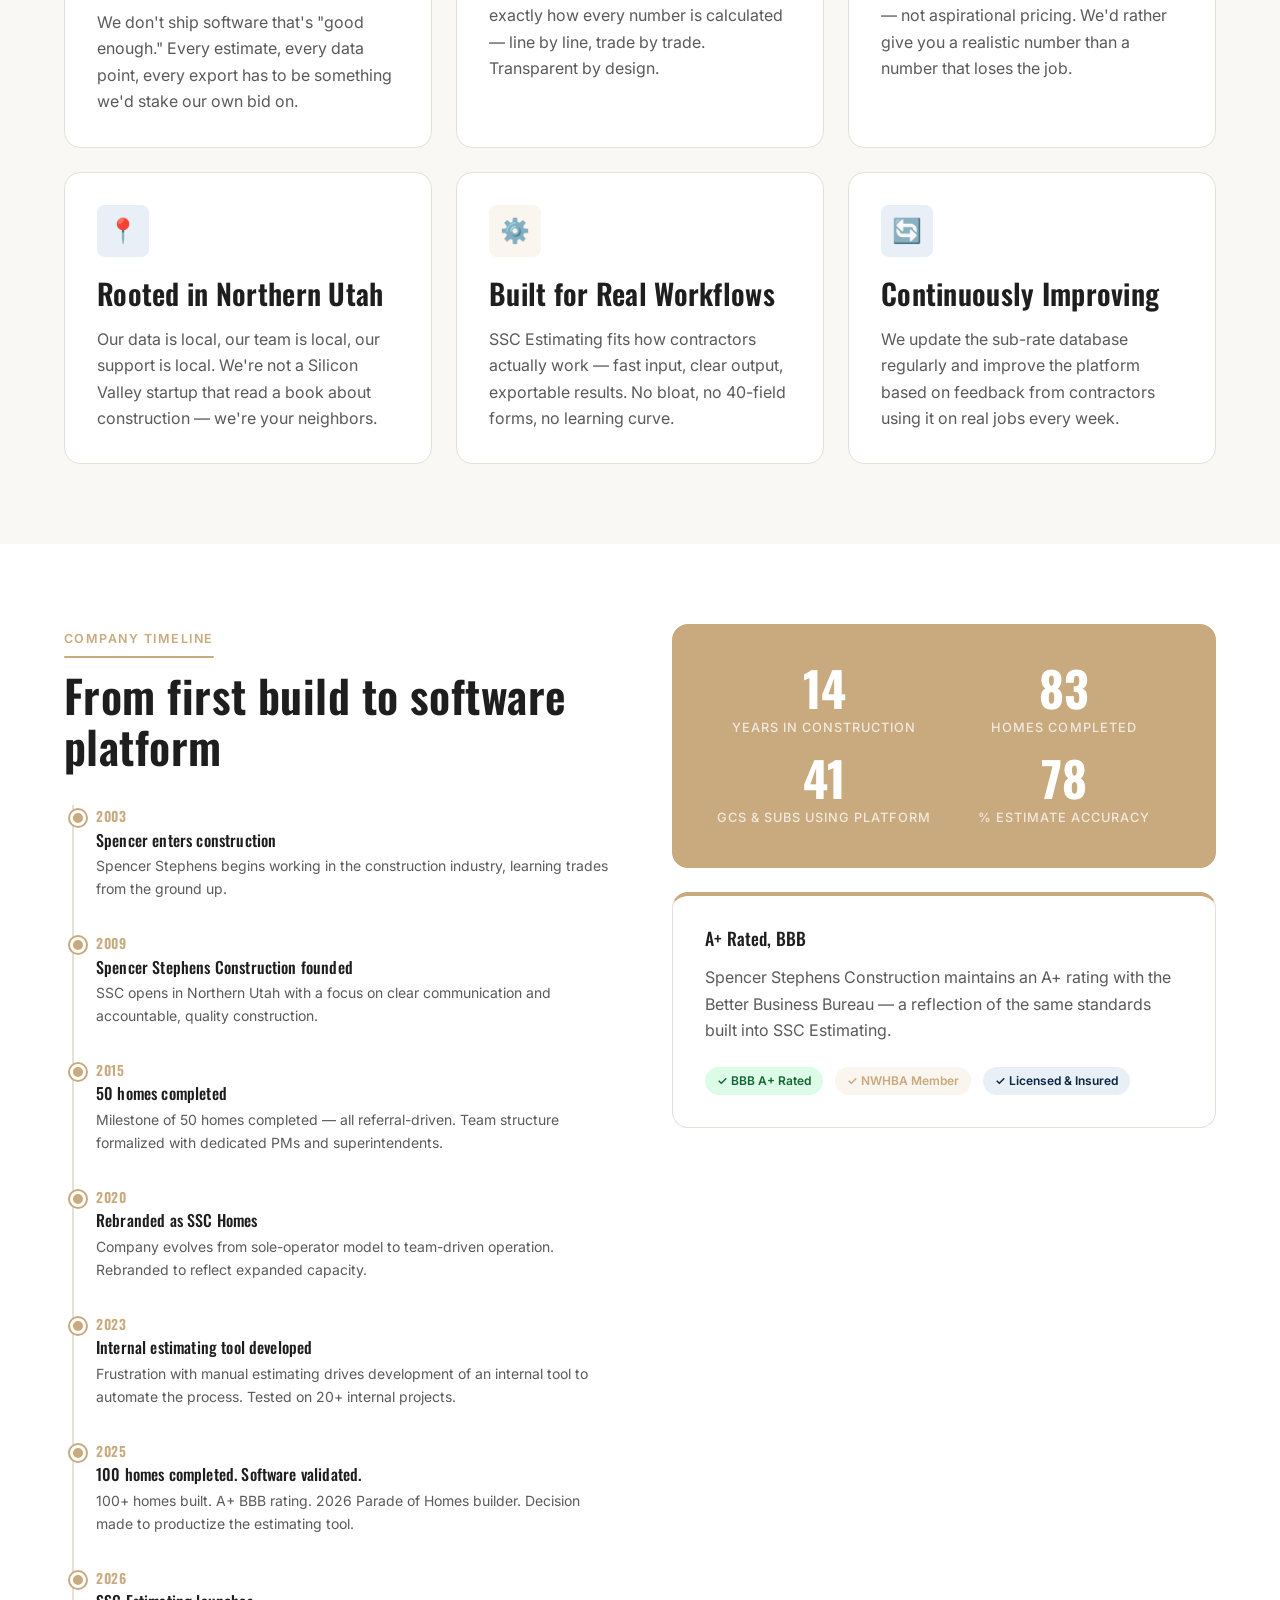
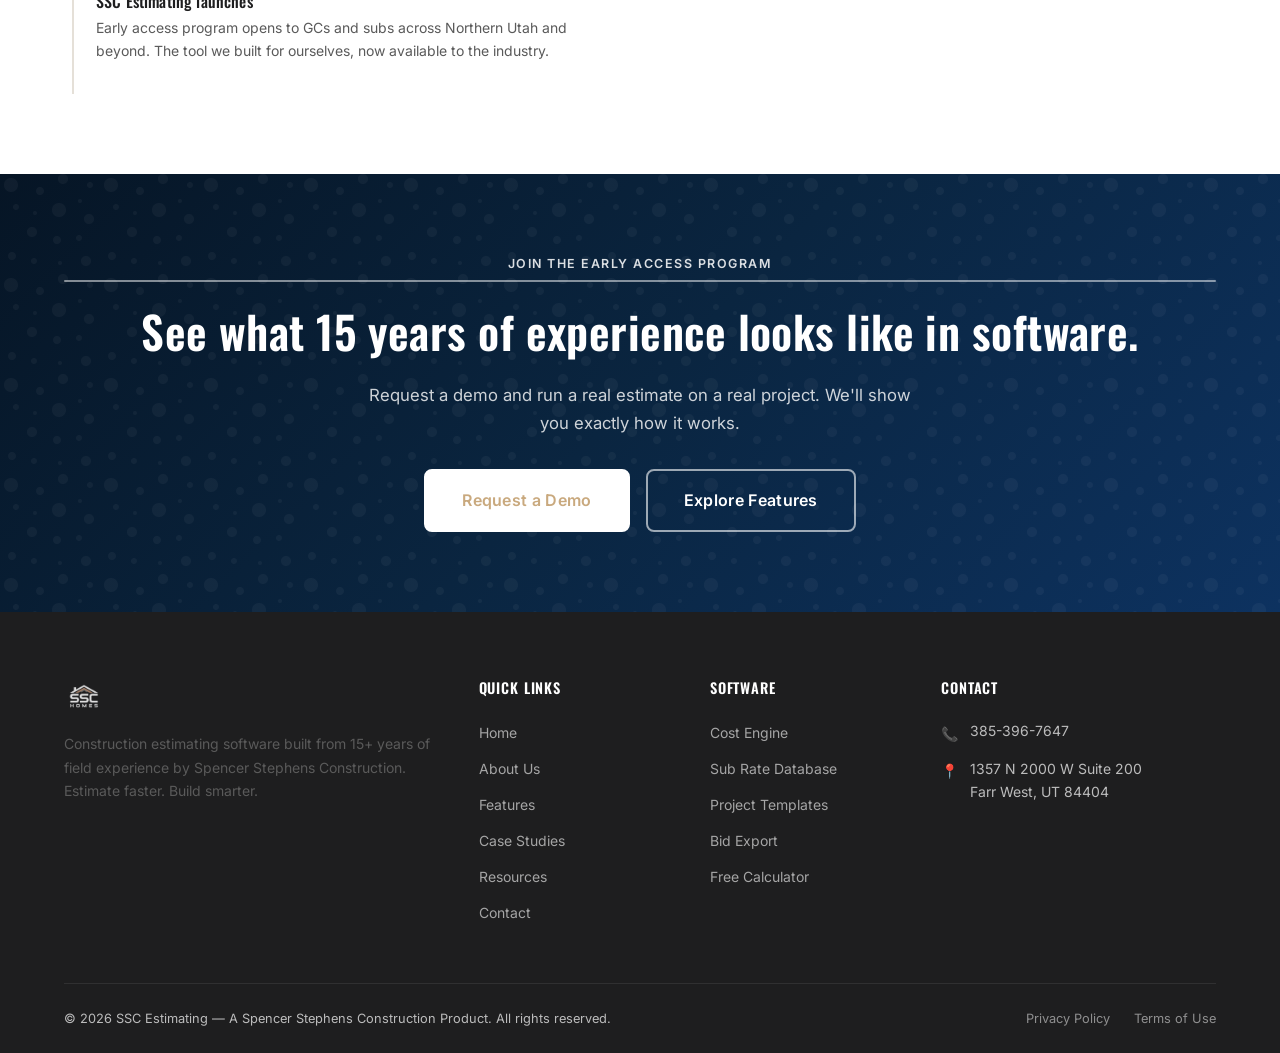
==== commit d1dd541e: "rebrand: update to current SSC Homes brand (gold #C9A97E + navy #0A2540) - Replace old crimson/blue " ====
--- a/about.html
+++ b/about.html
@@ -31,7 +31,7 @@
   <nav class="nav" role="navigation" aria-label="Main navigation">
     <div class="nav-inner">
       <a href="index.html" class="nav-logo" aria-label="SSC Estimating home">
-        <img src="images/logo.webp" alt="SSC Estimating logo" />
+        <img src="images/logo-white-bg.png" alt="SSC Estimating logo" />
         <div class="nav-logo-text">
           <span class="nav-logo-title">SSC Estimating</span>
           <span class="nav-logo-sub">by Spencer Stephens Construction</span>
@@ -91,7 +91,7 @@
             <svg viewBox="0 0 460 380" xmlns="http://www.w3.org/2000/svg" style="width:100%;max-width:460px;">
               <defs>
                 <linearGradient id="houseGrad" x1="0" y1="0" x2="0" y2="1">
-                  <stop offset="0%" stop-color="#f9f0f1"/>
+                  <stop offset="0%" stop-color="#FAF5EE"/>
                   <stop offset="100%" stop-color="#ffffff"/>
                 </linearGradient>
               </defs>
@@ -106,28 +106,28 @@
               <rect x="100" y="200" width="260" height="100" fill="#f0f0f0" stroke="#d0d0d0" stroke-width="1.5"/>
 
               <!-- Roof -->
-              <polygon points="80,200 230,100 380,200" fill="#7D1A28" opacity="0.15" stroke="#7D1A28" stroke-width="2"/>
+              <polygon points="80,200 230,100 380,200" fill="#C9A97E" opacity="0.15" stroke="#C9A97E" stroke-width="2"/>
 
               <!-- Roof ridge detail -->
-              <line x1="230" y1="100" x2="230" y2="200" stroke="#7D1A28" stroke-width="1" stroke-dasharray="4,3" opacity="0.4"/>
+              <line x1="230" y1="100" x2="230" y2="200" stroke="#C9A97E" stroke-width="1" stroke-dasharray="4,3" opacity="0.4"/>
 
               <!-- Door -->
-              <rect x="200" y="240" width="60" height="60" rx="2" fill="#1B4B82" opacity="0.25" stroke="#1B4B82" stroke-width="1.5"/>
-              <circle cx="252" cy="270" r="4" fill="#1B4B82" opacity="0.5"/>
+              <rect x="200" y="240" width="60" height="60" rx="2" fill="#0A2540" opacity="0.25" stroke="#0A2540" stroke-width="1.5"/>
+              <circle cx="252" cy="270" r="4" fill="#0A2540" opacity="0.5"/>
 
               <!-- Windows -->
-              <rect x="120" y="220" width="55" height="45" rx="2" fill="#1B4B82" opacity="0.2" stroke="#1B4B82" stroke-width="1"/>
-              <line x1="147" y1="220" x2="147" y2="265" stroke="#1B4B82" stroke-width="1" opacity="0.3"/>
-              <line x1="120" y1="242" x2="175" y2="242" stroke="#1B4B82" stroke-width="1" opacity="0.3"/>
-
-              <rect x="285" y="220" width="55" height="45" rx="2" fill="#1B4B82" opacity="0.2" stroke="#1B4B82" stroke-width="1"/>
-              <line x1="312" y1="220" x2="312" y2="265" stroke="#1B4B82" stroke-width="1" opacity="0.3"/>
-              <line x1="285" y1="242" x2="340" y2="242" stroke="#1B4B82" stroke-width="1" opacity="0.3"/>
+              <rect x="120" y="220" width="55" height="45" rx="2" fill="#0A2540" opacity="0.2" stroke="#0A2540" stroke-width="1"/>
+              <line x1="147" y1="220" x2="147" y2="265" stroke="#0A2540" stroke-width="1" opacity="0.3"/>
+              <line x1="120" y1="242" x2="175" y2="242" stroke="#0A2540" stroke-width="1" opacity="0.3"/>
+
+              <rect x="285" y="220" width="55" height="45" rx="2" fill="#0A2540" opacity="0.2" stroke="#0A2540" stroke-width="1"/>
+              <line x1="312" y1="220" x2="312" y2="265" stroke="#0A2540" stroke-width="1" opacity="0.3"/>
+              <line x1="285" y1="242" x2="340" y2="242" stroke="#0A2540" stroke-width="1" opacity="0.3"/>
 
               <!-- Annotation: Framing -->
-              <line x1="230" y1="145" x2="430" y2="80" stroke="#7D1A28" stroke-width="1" stroke-dasharray="4,3" opacity="0.6"/>
-              <rect x="380" y="60" width="72" height="24" rx="4" fill="#7D1A28" opacity="0.1" stroke="#7D1A28" stroke-width="1"/>
-              <text x="416" y="76" font-family="Inter,sans-serif" font-size="10" font-weight="600" fill="#7D1A28" text-anchor="middle">FRAMING</text>
+              <line x1="230" y1="145" x2="430" y2="80" stroke="#C9A97E" stroke-width="1" stroke-dasharray="4,3" opacity="0.6"/>
+              <rect x="380" y="60" width="72" height="24" rx="4" fill="#C9A97E" opacity="0.1" stroke="#C9A97E" stroke-width="1"/>
+              <text x="416" y="76" font-family="Inter,sans-serif" font-size="10" font-weight="600" fill="#C9A97E" text-anchor="middle">FRAMING</text>
 
               <!-- Annotation: Foundation -->
               <rect x="100" y="300" width="260" height="18" fill="#5a5a5a" opacity="0.15" stroke="#5a5a5a" stroke-width="1"/>
@@ -136,14 +136,14 @@
               <text x="418" y="354" font-family="Inter,sans-serif" font-size="10" font-weight="600" fill="#5a5a5a" text-anchor="middle">FOUNDATION</text>
 
               <!-- Annotation: MEP -->
-              <line x1="165" y1="260" x2="30" y2="160" stroke="#1B4B82" stroke-width="1" stroke-dasharray="4,3" opacity="0.6"/>
-              <rect x="8" y="140" width="40" height="24" rx="4" fill="#1B4B82" opacity="0.1" stroke="#1B4B82" stroke-width="1"/>
-              <text x="28" y="156" font-family="Inter,sans-serif" font-size="10" font-weight="600" fill="#1B4B82" text-anchor="middle">MEP</text>
+              <line x1="165" y1="260" x2="30" y2="160" stroke="#0A2540" stroke-width="1" stroke-dasharray="4,3" opacity="0.6"/>
+              <rect x="8" y="140" width="40" height="24" rx="4" fill="#0A2540" opacity="0.1" stroke="#0A2540" stroke-width="1"/>
+              <text x="28" y="156" font-family="Inter,sans-serif" font-size="10" font-weight="600" fill="#0A2540" text-anchor="middle">MEP</text>
 
               <!-- SSC badge -->
-              <rect x="165" y="18" width="130" height="54" rx="10" fill="#7D1A28" opacity="0.08" stroke="#7D1A28" stroke-width="1.5"/>
-              <text x="230" y="40" font-family="Oswald,sans-serif" font-size="14" font-weight="700" fill="#7D1A28" text-anchor="middle" letter-spacing="1">SSC ESTIMATING</text>
-              <text x="230" y="58" font-family="Inter,sans-serif" font-size="10" fill="#7D1A28" text-anchor="middle" opacity="0.7">Built from 100+ homes</text>
+              <rect x="165" y="18" width="130" height="54" rx="10" fill="#C9A97E" opacity="0.08" stroke="#C9A97E" stroke-width="1.5"/>
+              <text x="230" y="40" font-family="Oswald,sans-serif" font-size="14" font-weight="700" fill="#C9A97E" text-anchor="middle" letter-spacing="1">SSC ESTIMATING</text>
+              <text x="230" y="58" font-family="Inter,sans-serif" font-size="10" fill="#C9A97E" text-anchor="middle" opacity="0.7">Built from 100+ homes</text>
             </svg>
           </div>
         </div>
@@ -313,7 +313,7 @@
     <div class="container">
       <div class="footer-grid">
         <div class="footer-logo">
-          <img src="images/logo.webp" alt="SSC Estimating" />
+          <img src="images/logo-white.png" alt="SSC Estimating" />
           <p>Construction estimating software built from 15+ years of field experience by Spencer Stephens Construction. Estimate faster. Build smarter.</p>
         </div>
         <div class="footer-col">
--- a/css/style.css
+++ b/css/style.css
@@ -1,24 +1,24 @@
 /* ============================================================
    SSC ESTIMATING — Design System
-   Brand: Spencer Stephens Construction spin-off
-   Primary: #7D1A28 (crimson)  Accent: #1B4B82 (steel blue)
+   Brand: SSC Homes (sschomesutah.com)
+   Primary: #C9A97E (gold/copper)  Accent: #0A2540 (dark navy)
    ============================================================ */
 
 @import url('https://fonts.googleapis.com/css2?family=Oswald:wght@400;500;600;700&family=Inter:wght@300;400;500;600&family=Source+Serif+4:ital,wght@0,300;0,400;1,300&display=swap');
 
 /* ---- CSS Custom Properties ---- */
 :root {
-  --primary:       #7D1A28;
-  --primary-dark:  #5C1220;
-  --primary-light: #f9f0f1;
-  --accent:        #1B4B82;
-  --accent-dark:   #122D52;
-  --accent-light:  #EAF1FB;
+  --primary:       #C9A97E;
+  --primary-dark:  #A8845A;
+  --primary-light: #FAF5EE;
+  --accent:        #0A2540;
+  --accent-dark:   #061525;
+  --accent-light:  #E8EFF7;
   --white:         #ffffff;
-  --cream:         #faf9f6;
-  --charcoal:      #1e1e1e;
+  --cream:         #FAF8F5;
+  --charcoal:      #1E1E1F;
   --mid:           #5a5a5a;
-  --border:        #e2e0db;
+  --border:        #E5E0D8;
   --shadow-sm:     0 2px 8px rgba(0,0,0,0.08);
   --shadow-md:     0 6px 24px rgba(0,0,0,0.12);
   --shadow-lg:     0 16px 48px rgba(0,0,0,0.16);
@@ -421,7 +421,7 @@
 
 /* ---- CTA Section ---- */
 .cta-section {
-  background: linear-gradient(135deg, var(--primary-dark) 0%, var(--primary) 50%, #a02233 100%);
+  background: linear-gradient(135deg, var(--accent-dark) 0%, var(--accent) 50%, #0d3260 100%);
   padding: 5rem 0;
   text-align: center;
   position: relative;
@@ -444,7 +444,7 @@
   padding: 4rem 0 0;
 }
 .footer-grid { display: grid; grid-template-columns: 2fr 1fr 1fr 1.5fr; gap: 3rem; margin-bottom: 3rem; }
-.footer-logo img { height: 40px; margin-bottom: 1rem; filter: brightness(0) invert(1); opacity: 0.8; }
+.footer-logo img { height: 40px; margin-bottom: 1rem; opacity: 0.85; }
 .footer-logo p { font-size: 0.875rem; line-height: 1.7; }
 .footer-col h5 {
   font-family: 'Oswald', sans-serif;
